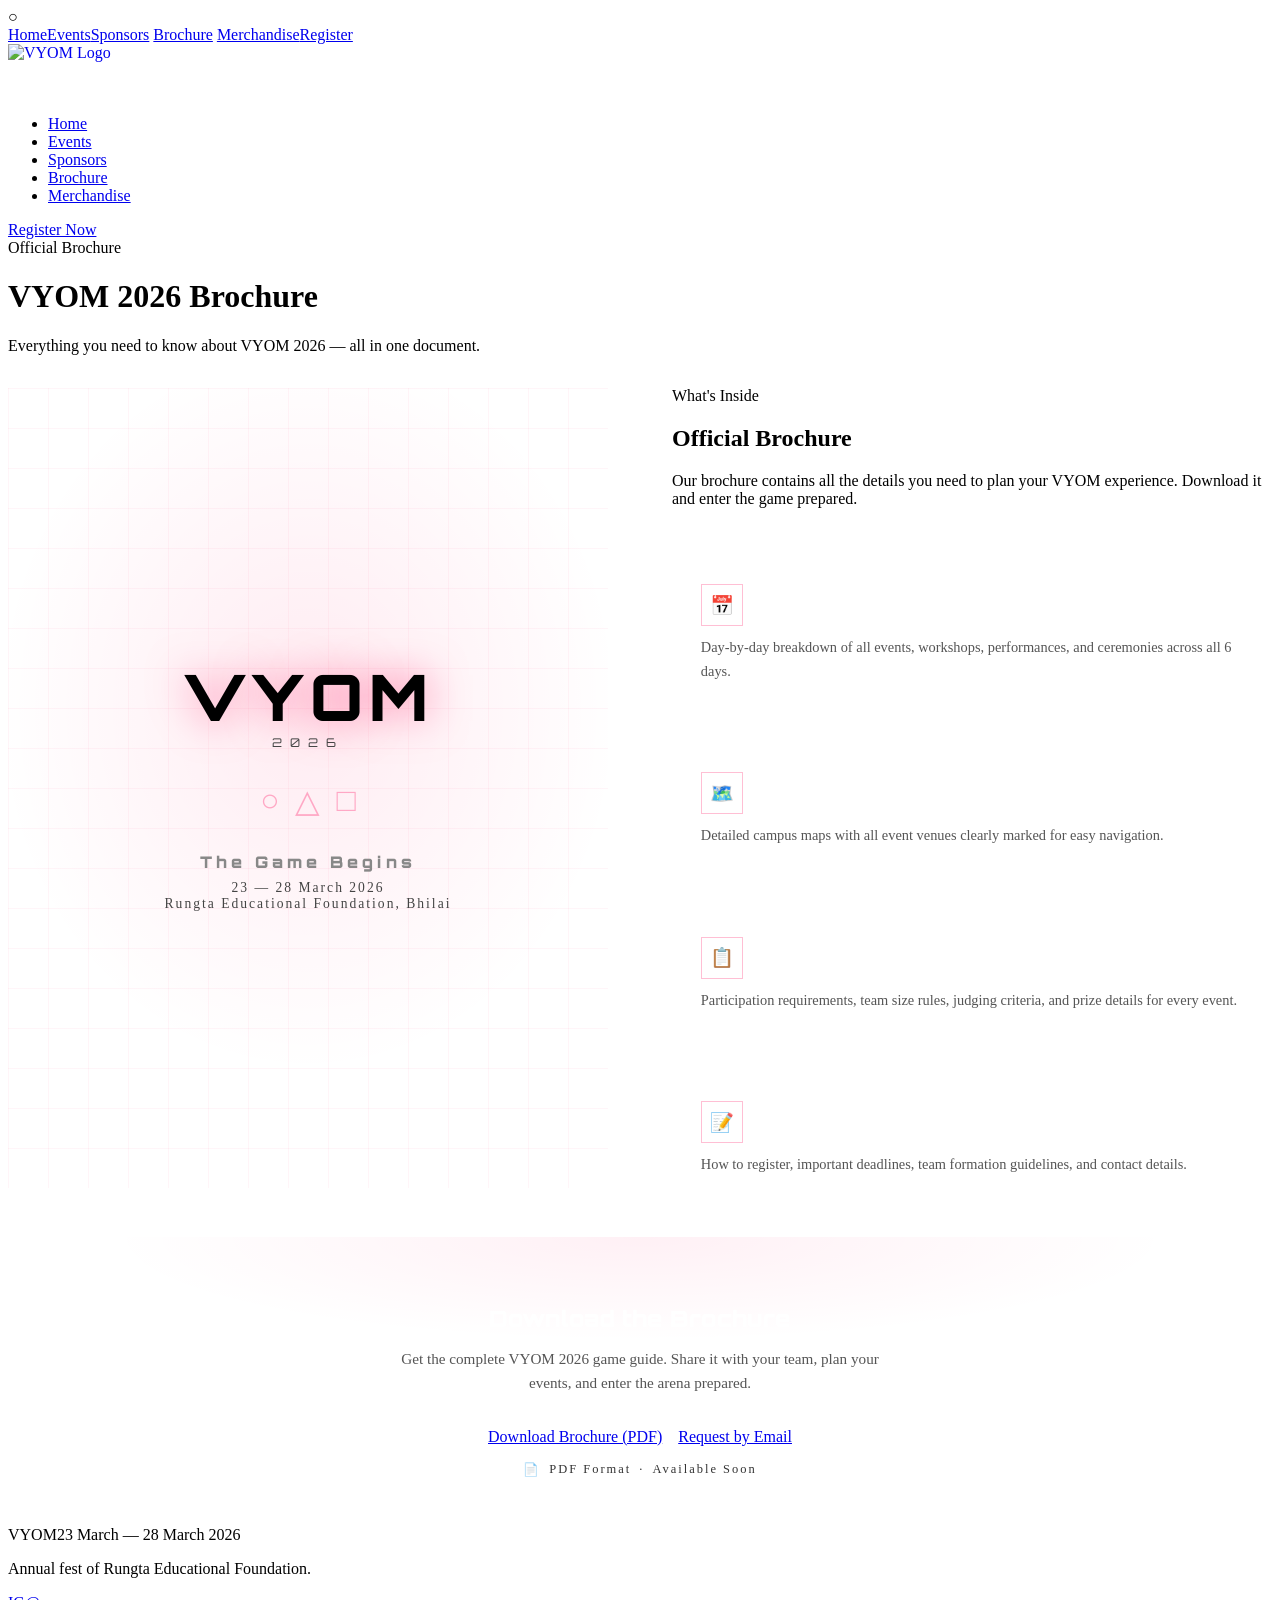
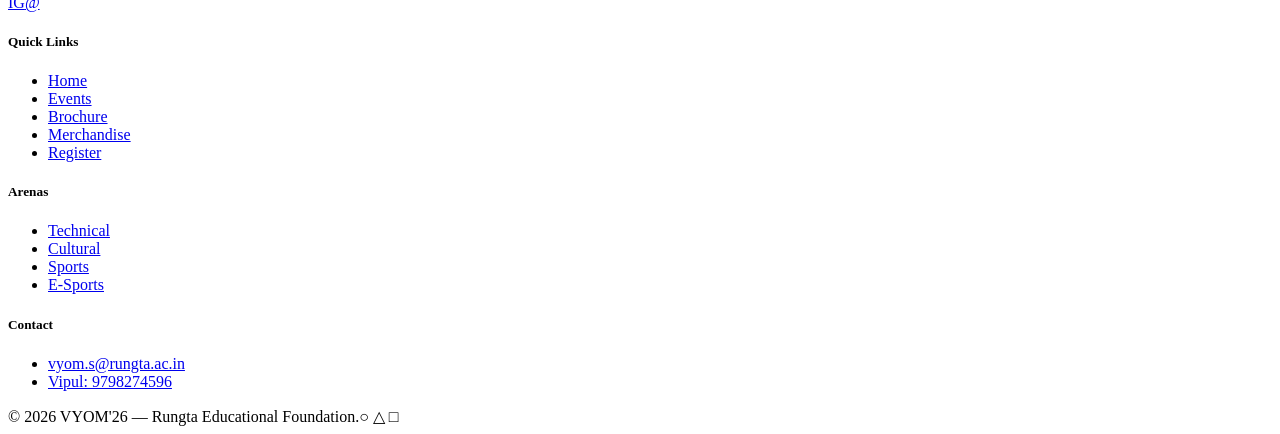
==== brochure.html @ e7b4a304 "Create brochure.html" ====
<!DOCTYPE html>
<html lang="en">
<head>
<meta charset="UTF-8">
<meta name="viewport" content="width=device-width, initial-scale=1.0">
<title>Brochure — VYOM 2026</title>
<link rel="preconnect" href="https://fonts.googleapis.com">
<link href="https://fonts.googleapis.com/css2?family=Orbitron:wght@400;700;900&family=Rajdhani:wght@400;500;600;700&display=swap" rel="stylesheet">
<link rel="stylesheet" href="shared.css">
<style>
/* ===== NAVBAR LOGO IMAGE ===== */
.nav-logo {
  display: flex;
  align-items: center;
  text-decoration: none;
}
.nav-logo-img {
  height: 55px;
  width: auto;
  max-width: 200px;
  object-fit: contain;
}
@media (max-width: 768px) {
  .nav-logo-img {
    height: 45px;
    max-width: 160px;
  }
}
/* Hide old text logo elements (they are removed from HTML, but kept as safety) */
.nav-logo-sym, .nav-logo-text, .nav-logo-year {
  display: none;
}

.brochure-layout { display:grid; grid-template-columns:1fr 1fr; gap:4rem; align-items:center; }
.brochure-preview {
  background:var(--card); border:1px solid var(--border);
  aspect-ratio:3/4; display:flex; flex-direction:column;
  align-items:center; justify-content:center; position:relative; overflow:hidden;
}
.bp-bg { position:absolute; inset:0; background:radial-gradient(ellipse 80% 70% at 50% 40%, rgba(255,0,85,0.08) 0%, transparent 65%); }
.bp-grid { position:absolute; inset:0; background-image:linear-gradient(rgba(255,0,85,0.04) 1px,transparent 1px),linear-gradient(90deg,rgba(255,0,85,0.04) 1px,transparent 1px); background-size:40px 40px; }
.bp-content { position:relative; z-index:1; text-align:center; padding:2rem; }
.bp-logo { font-family:'Orbitron',monospace; font-size:4rem; font-weight:900; color:var(--pink); letter-spacing:6px; text-shadow:0 0 40px rgba(255,0,85,0.5); line-height:1; }
.bp-year { font-family:'Orbitron',monospace; font-size:0.75rem; color:#444; letter-spacing:8px; margin-top:6px; }
.bp-syms { display:flex; gap:16px; justify-content:center; margin:2rem 0; font-size:2rem; color:rgba(255,0,85,0.3); }
.bp-title { font-family:'Orbitron',monospace; font-size:1rem; font-weight:900; color:#888; letter-spacing:4px; margin-bottom:8px; }
.bp-date { font-size:0.85rem; color:#444; letter-spacing:2px; }

.brochure-info { display:flex; flex-direction:column; gap:2rem; }
.br-item { background:var(--card); border:1px solid var(--border-w); padding:1.8rem; transition:border-color 0.3s; }
.br-item:hover { border-color:var(--border); }
.br-item-head { display:flex; align-items:center; gap:14px; margin-bottom:10px; }
.br-icon { width:40px;height:40px; border:1px solid rgba(255,0,85,0.25); display:flex;align-items:center;justify-content:center; font-size:1.2rem; flex-shrink:0; }
.br-item-title { font-family:'Orbitron',monospace; font-size:0.72rem; font-weight:700; color:#fff; letter-spacing:2px; text-transform:uppercase; }
.br-item-desc { font-size:0.9rem; color:#555; line-height:1.6; }

.download-cta {
  background:var(--card); border:1px solid var(--border);
  padding:3rem; text-align:center; margin-top:2rem; position:relative; overflow:hidden;
}
.download-cta::before { content:''; position:absolute; inset:0; background:radial-gradient(ellipse 70% 60% at 50% 0%, rgba(255,0,85,0.06), transparent 60%); }
.download-cta > * { position:relative; z-index:1; }
.dc-title { font-family:'Orbitron',monospace; font-size:1.4rem; font-weight:900; color:#fff; margin-bottom:0.8rem; }
.dc-title span { color:var(--pink); }
.dc-sub { font-size:0.95rem; color:#555; margin-bottom:2rem; line-height:1.6; max-width:500px; margin-left:auto;margin-right:auto; }
.dc-btns { display:flex; gap:1rem; justify-content:center; flex-wrap:wrap; }
.file-info { display:flex; align-items:center; gap:8px; margin-top:1rem; justify-content:center; font-size:0.78rem; color:#333; letter-spacing:2px; }
@media(max-width:768px){.brochure-layout{grid-template-columns:1fr;gap:2.5rem}}
</style>
</head>
<body>
<div id="cursor">○</div>
<div id="mobile-menu">
  <a href="index.html">Home</a><a href="events.html">Events</a><a href="sponsors.html">Sponsors</a>
  <a href="brochure.html" class="active">Brochure</a>
  <a href="https://rungta.campusmall.in/">Merchandise</a><a href="register.html">Register</a>
</div>
<nav id="navbar">
  <!-- UPDATED: Logo image replaces text -->
  <a href="index.html" class="nav-logo">
    <img src="https://i.ibb.co/7xMHV71b/651529152-18097996783949045-6752410534880380238-n.jpg" alt="VYOM Logo" class="nav-logo-img">
  </a>
  <ul class="nav-links">
    <li><a href="index.html">Home</a></li><li><a href="events.html">Events</a></li><li><a href="sponsors.html">Sponsors</a></li>
    <li><a href="brochure.html" class="active">Brochure</a></li>
    <li><a href="https://rungta.campusmall.in/">Merchandise</a></li>
  </ul>
  <div style="display:flex;align-items:center;gap:1rem;">
    <a href="register.html" class="nav-cta">Register Now</a>
    <div class="hamburger" onclick="toggleNav()"><span></span><span></span><span></span></div>
  </div>
</nav>

<div class="page-header">
  <div class="page-header-bg"></div><div class="page-header-grid"></div>
  <div class="page-tag">Official Brochure</div>
  <h1 class="page-title">VYOM 2026 <span>Brochure</span></h1>
  <p class="page-sub">Everything you need to know about VYOM 2026 — all in one document.</p>
</div>

<section>
  <div class="wrap">
    <div class="brochure-layout">
      <div class="brochure-preview reveal">
        <div class="bp-bg"></div>
        <div class="bp-grid"></div>
        <div class="bp-content">
          <div class="bp-logo">VYOM</div>
          <div class="bp-year">2026</div>
          <div class="bp-syms"><span>○</span><span>△</span><span>□</span></div>
          <div class="bp-title">The Game Begins</div>
          <div class="bp-date">23 — 28 March 2026<br>Rungta Educational Foundation, Bhilai</div>
        </div>
      </div>
      <div class="brochure-info reveal">
        <div>
          <p class="sec-eye">What's Inside</p>
          <h2 class="sec-title">Official <span class="accent">Brochure</span></h2>
          <p class="sec-desc">Our brochure contains all the details you need to plan your VYOM experience. Download it and enter the game prepared.</p>
        </div>
        <div class="br-item">
          <div class="br-item-head"><div class="br-icon">📅</div><div class="br-item-title">Complete Event Schedule</div></div>
          <div class="br-item-desc">Day-by-day breakdown of all events, workshops, performances, and ceremonies across all 6 days.</div>
        </div>
        <div class="br-item">
          <div class="br-item-head"><div class="br-icon">🗺️</div><div class="br-item-title">Venue Maps & Locations</div></div>
          <div class="br-item-desc">Detailed campus maps with all event venues clearly marked for easy navigation.</div>
        </div>
        <div class="br-item">
          <div class="br-item-head"><div class="br-icon">📋</div><div class="br-item-title">Event Rules & Guidelines</div></div>
          <div class="br-item-desc">Participation requirements, team size rules, judging criteria, and prize details for every event.</div>
        </div>
        <div class="br-item">
          <div class="br-item-head"><div class="br-icon">📝</div><div class="br-item-title">Registration Information</div></div>
          <div class="br-item-desc">How to register, important deadlines, team formation guidelines, and contact details.</div>
        </div>
      </div>
    </div>

    <div class="download-cta reveal">
      <h2 class="dc-title">Download the <span>Brochure</span></h2>
      <p class="dc-sub">Get the complete VYOM 2026 game guide. Share it with your team, plan your events, and enter the arena prepared.</p>
      <div class="dc-btns">
        <a href="#" class="btn-pink" onclick="alert('Brochure PDF will be available soon. Contact vyom.s@rungta.ac.in for an early copy.');return false;">Download Brochure (PDF)</a>
        <a href="mailto:vyom.s@rungta.ac.in?subject=VYOM 2026 Brochure Request" class="btn-ghost">Request by Email</a>
      </div>
      <div class="file-info"><span>📄</span><span>PDF Format</span><span>·</span><span>Available Soon</span></div>
    </div>
  </div>
</section>

<footer>
  <div class="footer-grid">
    <div><span class="footer-logo-text">VYOM</span><span class="footer-year">23 March — 28 March 2026</span><p class="footer-about">Annual fest of Rungta Educational Foundation.</p><div class="footer-social"><a class="soc-btn" href="#">IG</a><a class="soc-btn" href="mailto:vyom.s@rungta.ac.in">@</a></div></div>
    <div class="footer-col"><h5>Quick Links</h5><ul><li><a href="index.html">Home</a></li><li><a href="events.html">Events</a></li><li><a href="brochure.html">Brochure</a></li><li><a href="https://rungta.campusmall.in/">Merchandise</a></li><li><a href="register.html">Register</a></li></ul></div>
    <div class="footer-col"><h5>Arenas</h5><ul><li><a href="events.html?cat=technical">Technical</a></li><li><a href="events.html?cat=cultural">Cultural</a></li><li><a href="events.html?cat=sports">Sports</a></li><li><a href="events.html?cat=esports">E-Sports</a></li></ul></div>
    <div class="footer-col"><h5>Contact</h5><ul><li><a href="mailto:vyom.s@rungta.ac.in">vyom.s@rungta.ac.in</a></li><li><a href="tel:9798274596">Vipul: 9798274596</a></li></ul></div>
  </div>
  <div class="footer-bottom"><span class="footer-copy">© 2026 VYOM'26 — Rungta Educational Foundation.</span><span class="footer-sym">○ △ □</span></div>
</footer>
<script>
const cursor=document.getElementById('cursor');const syms=['○','△','□'];let si=0;
document.addEventListener('mousemove',e=>{cursor.style.left=e.clientX+'px';cursor.style.top=e.clientY+'px';});
setInterval(()=>{si=(si+1)%3;cursor.textContent=syms[si];},2000);
window.addEventListener('scroll',()=>document.getElementById('navbar').classList.toggle('scrolled',scrollY>80));
function toggleNav(){document.getElementById('mobile-menu').classList.toggle('open');}
const ro=new IntersectionObserver(e=>e.forEach(x=>{if(x.isIntersecting)x.target.classList.add('visible');}),{threshold:0.08});
document.querySelectorAll('.reveal').forEach(el=>ro.observe(el));
</script>
</body>
</html>
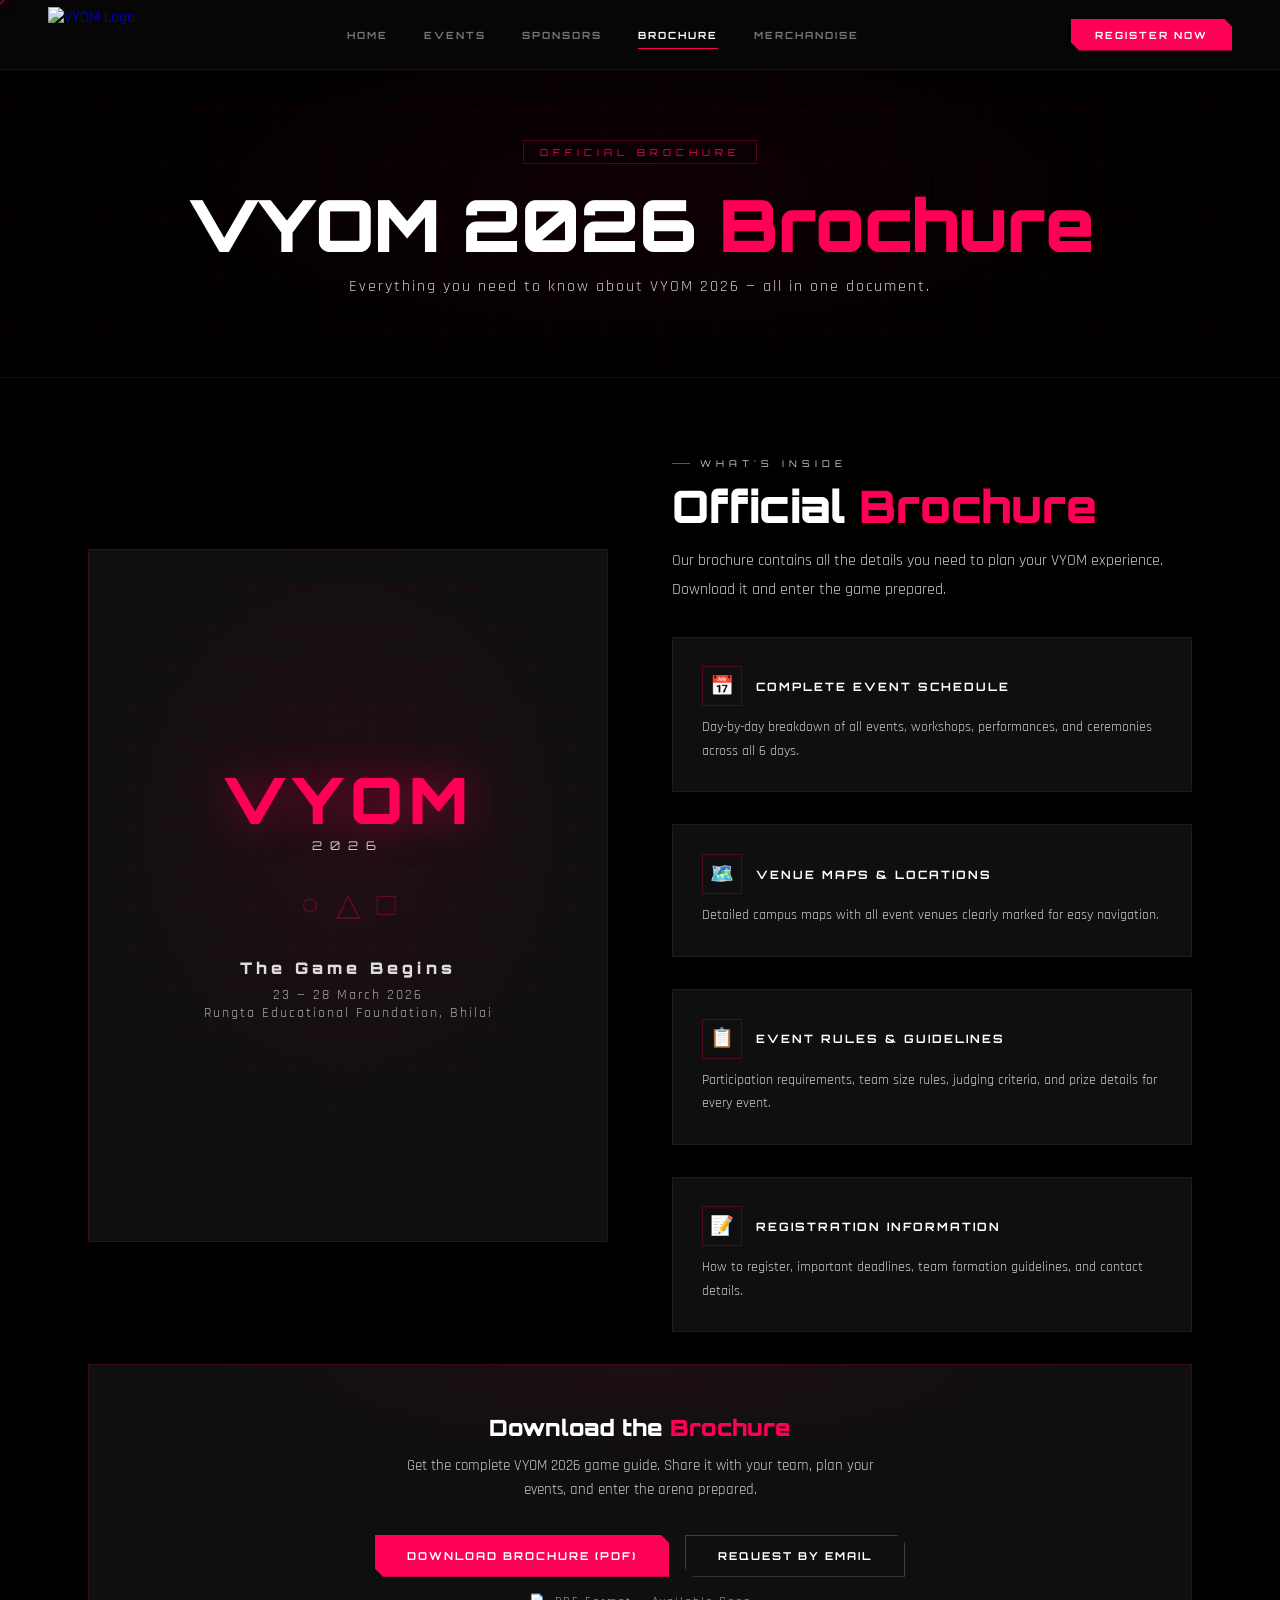
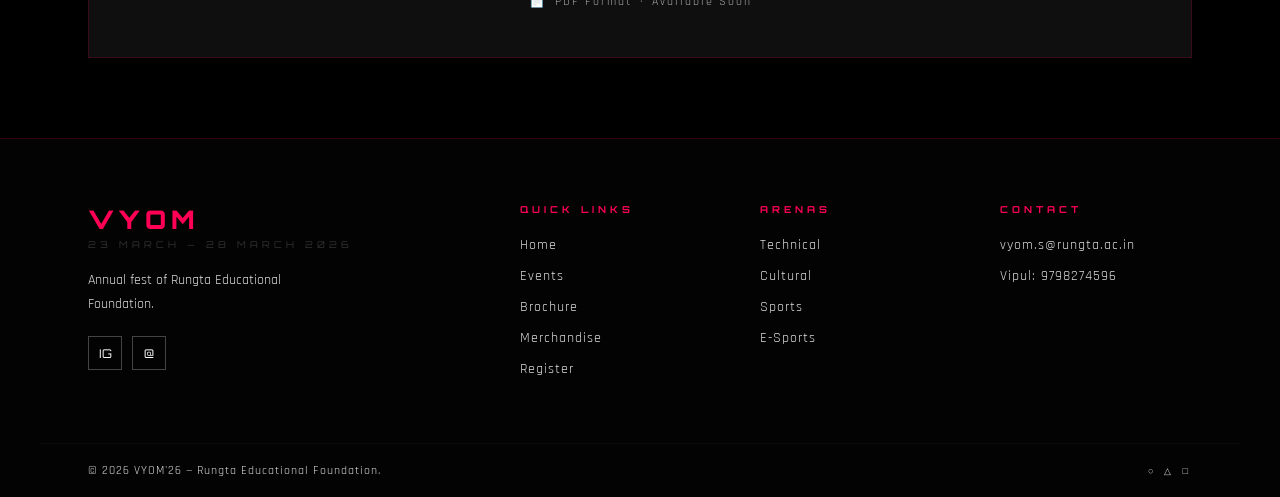
==== commit 9343a40c: "Update brochure.html" ====
--- a/brochure.html
+++ b/brochure.html
@@ -41,10 +41,10 @@
 .bp-grid { position:absolute; inset:0; background-image:linear-gradient(rgba(255,0,85,0.04) 1px,transparent 1px),linear-gradient(90deg,rgba(255,0,85,0.04) 1px,transparent 1px); background-size:40px 40px; }
 .bp-content { position:relative; z-index:1; text-align:center; padding:2rem; }
 .bp-logo { font-family:'Orbitron',monospace; font-size:4rem; font-weight:900; color:var(--pink); letter-spacing:6px; text-shadow:0 0 40px rgba(255,0,85,0.5); line-height:1; }
-.bp-year { font-family:'Orbitron',monospace; font-size:0.75rem; color:#444; letter-spacing:8px; margin-top:6px; }
+.bp-year { font-family:'Orbitron',monospace; font-size:0.75rem; color:#ccc; letter-spacing:8px; margin-top:6px; }
 .bp-syms { display:flex; gap:16px; justify-content:center; margin:2rem 0; font-size:2rem; color:rgba(255,0,85,0.3); }
-.bp-title { font-family:'Orbitron',monospace; font-size:1rem; font-weight:900; color:#888; letter-spacing:4px; margin-bottom:8px; }
-.bp-date { font-size:0.85rem; color:#444; letter-spacing:2px; }
+.bp-title { font-family:'Orbitron',monospace; font-size:1rem; font-weight:900; color:#ddd; letter-spacing:4px; margin-bottom:8px; }
+.bp-date { font-size:0.85rem; color:#aaa; letter-spacing:2px; }
 
 .brochure-info { display:flex; flex-direction:column; gap:2rem; }
 .br-item { background:var(--card); border:1px solid var(--border-w); padding:1.8rem; transition:border-color 0.3s; }
@@ -52,7 +52,7 @@
 .br-item-head { display:flex; align-items:center; gap:14px; margin-bottom:10px; }
 .br-icon { width:40px;height:40px; border:1px solid rgba(255,0,85,0.25); display:flex;align-items:center;justify-content:center; font-size:1.2rem; flex-shrink:0; }
 .br-item-title { font-family:'Orbitron',monospace; font-size:0.72rem; font-weight:700; color:#fff; letter-spacing:2px; text-transform:uppercase; }
-.br-item-desc { font-size:0.9rem; color:#555; line-height:1.6; }
+.br-item-desc { font-size:0.9rem; color:#ccc; line-height:1.6; }
 
 .download-cta {
   background:var(--card); border:1px solid var(--border);
@@ -62,10 +62,33 @@
 .download-cta > * { position:relative; z-index:1; }
 .dc-title { font-family:'Orbitron',monospace; font-size:1.4rem; font-weight:900; color:#fff; margin-bottom:0.8rem; }
 .dc-title span { color:var(--pink); }
-.dc-sub { font-size:0.95rem; color:#555; margin-bottom:2rem; line-height:1.6; max-width:500px; margin-left:auto;margin-right:auto; }
+.dc-sub { font-size:0.95rem; color:#ccc; margin-bottom:2rem; line-height:1.6; max-width:500px; margin-left:auto;margin-right:auto; }
 .dc-btns { display:flex; gap:1rem; justify-content:center; flex-wrap:wrap; }
-.file-info { display:flex; align-items:center; gap:8px; margin-top:1rem; justify-content:center; font-size:0.78rem; color:#333; letter-spacing:2px; }
+.file-info { display:flex; align-items:center; gap:8px; margin-top:1rem; justify-content:center; font-size:0.78rem; color:#aaa; letter-spacing:2px; }
 @media(max-width:768px){.brochure-layout{grid-template-columns:1fr;gap:2.5rem}}
+
+/* ===== GLOBAL TEXT VISIBILITY FIX (FOOTER AND ALL TEXT) ===== */
+body {
+  background-color: #000;
+  color: #fff;
+}
+.page-sub, p {
+  color: #ccc !important;
+}
+.footer-about, .footer-col ul li a, .footer-copy, .footer-sym {
+  color: #ddd !important;
+}
+.footer-col ul li a:hover {
+  color: var(--pink) !important;
+}
+.soc-btn {
+  color: #fff !important;
+  border-color: #444 !important;
+}
+.soc-btn:hover {
+  background: var(--pink) !important;
+  border-color: var(--pink) !important;
+}
 </style>
 </head>
 <body>
@@ -73,12 +96,12 @@
 <div id="mobile-menu">
   <a href="index.html">Home</a><a href="events.html">Events</a><a href="sponsors.html">Sponsors</a>
   <a href="brochure.html" class="active">Brochure</a>
-  <a href="https://rungta.campusmall.in/">Merchandise</a><a href="register.html">Register</a>
+  <a href="https://rungta.campusmall.in/">Merchandise</a><a href="events.html">Register</a>
 </div>
 <nav id="navbar">
   <!-- UPDATED: Logo image replaces text -->
   <a href="index.html" class="nav-logo">
-    <img src="https://i.ibb.co/7xMHV71b/651529152-18097996783949045-6752410534880380238-n.jpg" alt="VYOM Logo" class="nav-logo-img">
+    <img src="https://i.ibb.co/TD3bmT7h/Untitled-design.png" alt="VYOM Logo" class="nav-logo-img">
   </a>
   <ul class="nav-links">
     <li><a href="index.html">Home</a></li><li><a href="events.html">Events</a></li><li><a href="sponsors.html">Sponsors</a></li>
@@ -86,7 +109,7 @@
     <li><a href="https://rungta.campusmall.in/">Merchandise</a></li>
   </ul>
   <div style="display:flex;align-items:center;gap:1rem;">
-    <a href="register.html" class="nav-cta">Register Now</a>
+    <a href="events.html" class="nav-cta">Register Now</a>
     <div class="hamburger" onclick="toggleNav()"><span></span><span></span><span></span></div>
   </div>
 </nav>
@@ -152,7 +175,7 @@
 <footer>
   <div class="footer-grid">
     <div><span class="footer-logo-text">VYOM</span><span class="footer-year">23 March — 28 March 2026</span><p class="footer-about">Annual fest of Rungta Educational Foundation.</p><div class="footer-social"><a class="soc-btn" href="#">IG</a><a class="soc-btn" href="mailto:vyom.s@rungta.ac.in">@</a></div></div>
-    <div class="footer-col"><h5>Quick Links</h5><ul><li><a href="index.html">Home</a></li><li><a href="events.html">Events</a></li><li><a href="brochure.html">Brochure</a></li><li><a href="https://rungta.campusmall.in/">Merchandise</a></li><li><a href="register.html">Register</a></li></ul></div>
+    <div class="footer-col"><h5>Quick Links</h5><ul><li><a href="index.html">Home</a></li><li><a href="events.html">Events</a></li><li><a href="brochure.html">Brochure</a></li><li><a href="https://rungta.campusmall.in/">Merchandise</a></li><li><a href="events.html">Register</a></li></ul></div>
     <div class="footer-col"><h5>Arenas</h5><ul><li><a href="events.html?cat=technical">Technical</a></li><li><a href="events.html?cat=cultural">Cultural</a></li><li><a href="events.html?cat=sports">Sports</a></li><li><a href="events.html?cat=esports">E-Sports</a></li></ul></div>
     <div class="footer-col"><h5>Contact</h5><ul><li><a href="mailto:vyom.s@rungta.ac.in">vyom.s@rungta.ac.in</a></li><li><a href="tel:9798274596">Vipul: 9798274596</a></li></ul></div>
   </div>
--- a/shared.css
+++ b/shared.css
@@ -0,0 +1,399 @@
+@import url('https://fonts.googleapis.com/css2?family=Orbitron:wght@400;700;900&family=Rajdhani:wght@400;500;600;700&display=swap');
+
+*, *::before, *::after { margin: 0; padding: 0; box-sizing: border-box; }
+html { scroll-behavior: smooth; }
+body {
+  background: #070707;
+  color: #fff;
+  font-family: 'Rajdhani', sans-serif;
+  overflow-x: hidden;
+  cursor: none;
+}
+
+/* CURSOR */
+#cursor {
+  position: fixed;
+  pointer-events: none;
+  z-index: 9999;
+  font-size: 18px;
+  color: #FF0055;
+  transform: translate(-50%, -50%);
+  transition: left 0.05s, top 0.05s;
+  filter: drop-shadow(0 0 6px #FF0055);
+  line-height: 1;
+}
+
+:root {
+  --pink: #FF0055;
+  --pink-dim: rgba(255,0,85,0.12);
+  --cyan: #00FFD1;
+  --dark: #070707;
+  --card: #0f0f0f;
+  --card2: #141414;
+  --border: rgba(255,0,85,0.18);
+  --border-w: rgba(255,255,255,0.06);
+}
+
+::-webkit-scrollbar { width: 3px; }
+::-webkit-scrollbar-track { background: #000; }
+::-webkit-scrollbar-thumb { background: var(--pink); }
+
+/* NAVBAR */
+#navbar {
+  position: fixed;
+  top: 0; left: 0; right: 0;
+  z-index: 1000;
+  height: 70px;
+  background: rgba(7,7,7,0.95);
+  border-bottom: 1px solid var(--border);
+  backdrop-filter: blur(20px);
+  display: flex;
+  align-items: center;
+  justify-content: space-between;
+  padding: 0 3rem;
+  transition: all 0.3s;
+}
+#navbar.scrolled { height: 58px; background: rgba(4,4,4,0.98); }
+
+.nav-logo {
+  display: flex;
+  align-items: center;
+  gap: 12px;
+  text-decoration: none;
+}
+.nav-logo-sym {
+  width: 42px; height: 42px;
+  border: 2px solid var(--pink);
+  border-radius: 50%;
+  display: flex;
+  align-items: center;
+  justify-content: center;
+  font-size: 1.1rem;
+  color: var(--pink);
+  font-family: 'Orbitron', monospace;
+  font-weight: 900;
+  filter: drop-shadow(0 0 8px rgba(255,0,85,0.5));
+  flex-shrink: 0;
+}
+.nav-logo-text {
+  font-family: 'Orbitron', monospace;
+  font-weight: 900;
+  font-size: 1.1rem;
+  color: var(--pink);
+  letter-spacing: 4px;
+  line-height: 1;
+  filter: drop-shadow(0 0 6px rgba(255,0,85,0.4));
+}
+.nav-logo-year {
+  font-family: 'Orbitron', monospace;
+  font-size: 0.55rem;
+  color: #555;
+  letter-spacing: 3px;
+}
+
+.nav-links {
+  display: flex;
+  list-style: none;
+  gap: 0;
+}
+.nav-links li a {
+  display: block;
+  padding: 8px 18px;
+  color: #777;
+  text-decoration: none;
+  font-family: 'Orbitron', monospace;
+  font-size: 0.62rem;
+  font-weight: 700;
+  letter-spacing: 2px;
+  text-transform: uppercase;
+  transition: color 0.2s;
+  position: relative;
+}
+.nav-links li a::after {
+  content: '';
+  position: absolute;
+  bottom: 0; left: 18px; right: 18px;
+  height: 1px;
+  background: var(--pink);
+  transform: scaleX(0);
+  transition: transform 0.3s;
+}
+.nav-links li a:hover, .nav-links li a.active { color: #fff; }
+.nav-links li a:hover::after, .nav-links li a.active::after { transform: scaleX(1); }
+
+.nav-cta {
+  background: var(--pink);
+  color: white;
+  border: none;
+  padding: 10px 24px;
+  font-family: 'Orbitron', monospace;
+  font-size: 0.62rem;
+  font-weight: 700;
+  letter-spacing: 2px;
+  cursor: pointer;
+  text-transform: uppercase;
+  text-decoration: none;
+  transition: all 0.2s;
+  display: inline-flex;
+  align-items: center;
+  clip-path: polygon(0 0, calc(100% - 8px) 0, 100% 8px, 100% 100%, 8px 100%, 0 calc(100% - 8px));
+  white-space: nowrap;
+  animation: glowPulse 3s ease-in-out infinite;
+}
+@keyframes glowPulse {
+  0%,100% { box-shadow: 0 0 15px rgba(255,0,85,0.3); }
+  50% { box-shadow: 0 0 30px rgba(255,0,85,0.6); }
+}
+.nav-cta:hover { background: #cc0044; }
+
+.hamburger {
+  display: none;
+  flex-direction: column;
+  gap: 5px;
+  cursor: pointer;
+}
+.hamburger span { width: 22px; height: 2px; background: var(--pink); transition: all 0.3s; display: block; }
+
+#mobile-menu {
+  display: none;
+  position: fixed;
+  top: 70px; left: 0; right: 0;
+  background: rgba(5,5,5,0.98);
+  border-bottom: 1px solid var(--border);
+  padding: 1.5rem 2rem;
+  z-index: 999;
+  flex-direction: column;
+  gap: 1rem;
+}
+#mobile-menu.open { display: flex; }
+#mobile-menu a {
+  font-family: 'Orbitron', monospace;
+  font-size: 0.75rem;
+  color: #666;
+  text-decoration: none;
+  letter-spacing: 3px;
+  text-transform: uppercase;
+  transition: color 0.2s;
+}
+#mobile-menu a:hover { color: var(--pink); }
+
+/* PAGE HEADER (inner pages) */
+.page-header {
+  padding: 140px 3rem 80px;
+  text-align: center;
+  position: relative;
+  overflow: hidden;
+  border-bottom: 1px solid var(--border);
+}
+.page-header-bg {
+  position: absolute;
+  inset: 0;
+  background: radial-gradient(ellipse 70% 80% at 50% 50%, rgba(255,0,85,0.06) 0%, transparent 65%);
+  pointer-events: none;
+}
+.page-header-grid {
+  position: absolute;
+  inset: 0;
+  background-image: linear-gradient(rgba(255,0,85,0.04) 1px, transparent 1px), linear-gradient(90deg, rgba(255,0,85,0.04) 1px, transparent 1px);
+  background-size: 55px 55px;
+  pointer-events: none;
+}
+.page-tag {
+  display: inline-block;
+  font-family: 'Orbitron', monospace;
+  font-size: 0.6rem;
+  color: var(--pink);
+  letter-spacing: 5px;
+  border: 1px solid rgba(255,0,85,0.3);
+  padding: 5px 16px;
+  margin-bottom: 1.5rem;
+  text-transform: uppercase;
+}
+.page-title {
+  font-family: 'Orbitron', monospace;
+  font-size: clamp(2.5rem, 6vw, 4.5rem);
+  font-weight: 900;
+  color: #fff;
+  line-height: 1;
+  letter-spacing: -1px;
+  position: relative;
+  z-index: 1;
+}
+.page-title span { color: var(--pink); }
+.page-sub {
+  font-size: 1rem;
+  color: #555;
+  margin-top: 1rem;
+  letter-spacing: 2px;
+  position: relative;
+  z-index: 1;
+}
+
+/* SECTION UTILS */
+.wrap { max-width: 1200px; margin: 0 auto; padding: 5rem 3rem; }
+.wrap-sm { max-width: 860px; margin: 0 auto; padding: 5rem 3rem; }
+
+.sec-eye {
+  font-family: 'Orbitron', monospace;
+  font-size: 0.58rem;
+  color: var(--pink);
+  letter-spacing: 5px;
+  text-transform: uppercase;
+  margin-bottom: 0.8rem;
+  display: flex;
+  align-items: center;
+  gap: 10px;
+}
+.sec-eye::before { content: ''; width: 18px; height: 1px; background: var(--pink); }
+.sec-title {
+  font-family: 'Orbitron', monospace;
+  font-size: clamp(1.8rem, 4vw, 2.8rem);
+  font-weight: 900;
+  color: #fff;
+  line-height: 1.1;
+  margin-bottom: 1rem;
+}
+.sec-title .accent { color: var(--pink); }
+.sec-desc { color: #666; font-size: 1rem; line-height: 1.8; max-width: 580px; }
+
+/* BUTTONS */
+.btn-pink {
+  display: inline-flex;
+  align-items: center;
+  gap: 8px;
+  background: var(--pink);
+  color: white;
+  border: none;
+  padding: 13px 32px;
+  font-family: 'Orbitron', monospace;
+  font-size: 0.68rem;
+  font-weight: 700;
+  letter-spacing: 2px;
+  cursor: pointer;
+  text-transform: uppercase;
+  text-decoration: none;
+  transition: all 0.2s;
+  clip-path: polygon(0 0, calc(100% - 8px) 0, 100% 8px, 100% 100%, 8px 100%, 0 calc(100% - 8px));
+}
+.btn-pink:hover { background: #cc0044; transform: translateY(-2px); }
+.btn-ghost {
+  display: inline-flex;
+  align-items: center;
+  gap: 8px;
+  background: transparent;
+  color: #fff;
+  border: 1px solid rgba(255,255,255,0.2);
+  padding: 13px 32px;
+  font-family: 'Orbitron', monospace;
+  font-size: 0.68rem;
+  font-weight: 700;
+  letter-spacing: 2px;
+  cursor: pointer;
+  text-transform: uppercase;
+  text-decoration: none;
+  transition: all 0.2s;
+  clip-path: polygon(0 0, calc(100% - 8px) 0, 100% 8px, 100% 100%, 8px 100%, 0 calc(100% - 8px));
+}
+.btn-ghost:hover { border-color: var(--pink); color: var(--pink); transform: translateY(-2px); }
+
+/* DIVIDER */
+.sym-divider {
+  display: flex;
+  align-items: center;
+  gap: 1.5rem;
+  padding: 0 3rem;
+}
+.sym-divider-line { flex: 1; height: 1px; background: var(--border); }
+.sym-divider-icons { display: flex; gap: 14px; font-size: 1rem; color: rgba(255,0,85,0.25); }
+
+/* REVEAL ANIMATIONS */
+.reveal { opacity: 0; transform: translateY(20px); transition: opacity 0.6s ease, transform 0.6s ease; }
+.reveal.visible { opacity: 1; transform: translateY(0); }
+
+/* FOOTER */
+footer {
+  background: #030303;
+  border-top: 1px solid var(--border);
+}
+.footer-grid {
+  display: grid;
+  grid-template-columns: 2fr 1fr 1fr 1fr;
+  gap: 3rem;
+  padding: 4rem 3rem;
+  max-width: 1200px;
+  margin: 0 auto;
+}
+.footer-logo-text {
+  font-family: 'Orbitron', monospace;
+  font-size: 1.6rem;
+  font-weight: 900;
+  color: var(--pink);
+  letter-spacing: 5px;
+  display: block;
+  margin-bottom: 4px;
+}
+.footer-year {
+  font-family: 'Orbitron', monospace;
+  font-size: 0.58rem;
+  color: #333;
+  letter-spacing: 4px;
+  text-transform: uppercase;
+  display: block;
+  margin-bottom: 1.2rem;
+}
+.footer-about { font-size: 0.88rem; color: #3a3a3a; line-height: 1.7; max-width: 240px; }
+.footer-social { display: flex; gap: 10px; margin-top: 1.2rem; }
+.soc-btn {
+  width: 34px; height: 34px;
+  border: 1px solid rgba(255,0,85,0.2);
+  display: flex; align-items: center; justify-content: center;
+  color: #444; font-size: 0.75rem; text-decoration: none;
+  transition: all 0.2s;
+  font-family: 'Orbitron', monospace;
+}
+.soc-btn:hover { border-color: var(--pink); color: var(--pink); }
+.footer-col h5 {
+  font-family: 'Orbitron', monospace;
+  font-size: 0.6rem;
+  color: var(--pink);
+  letter-spacing: 4px;
+  text-transform: uppercase;
+  margin-bottom: 1.2rem;
+}
+.footer-col ul { list-style: none; display: flex; flex-direction: column; gap: 10px; }
+.footer-col ul li a {
+  font-size: 0.88rem;
+  color: #3a3a3a;
+  text-decoration: none;
+  letter-spacing: 1px;
+  transition: color 0.2s;
+}
+.footer-col ul li a:hover { color: var(--pink); }
+.footer-bottom {
+  border-top: 1px solid rgba(255,255,255,0.03);
+  padding: 1.2rem 3rem;
+  max-width: 1200px;
+  margin: 0 auto;
+  display: flex;
+  justify-content: space-between;
+  align-items: center;
+  flex-wrap: wrap;
+  gap: 1rem;
+}
+.footer-copy { font-size: 0.75rem; color: #252525; letter-spacing: 1px; }
+.footer-sym { font-family: 'Orbitron', monospace; font-size: 0.58rem; color: rgba(255,0,85,0.2); letter-spacing: 4px; }
+
+/* RESPONSIVE */
+@media (max-width: 900px) {
+  #navbar { padding: 0 1.5rem; }
+  .nav-links { display: none; }
+  .nav-cta { display: none; }
+  .hamburger { display: flex; }
+  .footer-grid { grid-template-columns: 1fr 1fr; }
+  .wrap, .wrap-sm { padding: 4rem 1.5rem; }
+  body { cursor: auto; }
+  #cursor { display: none; }
+}
+@media (max-width: 560px) {
+  .footer-grid { grid-template-columns: 1fr; gap: 2rem; padding: 3rem 1.5rem; }
+}
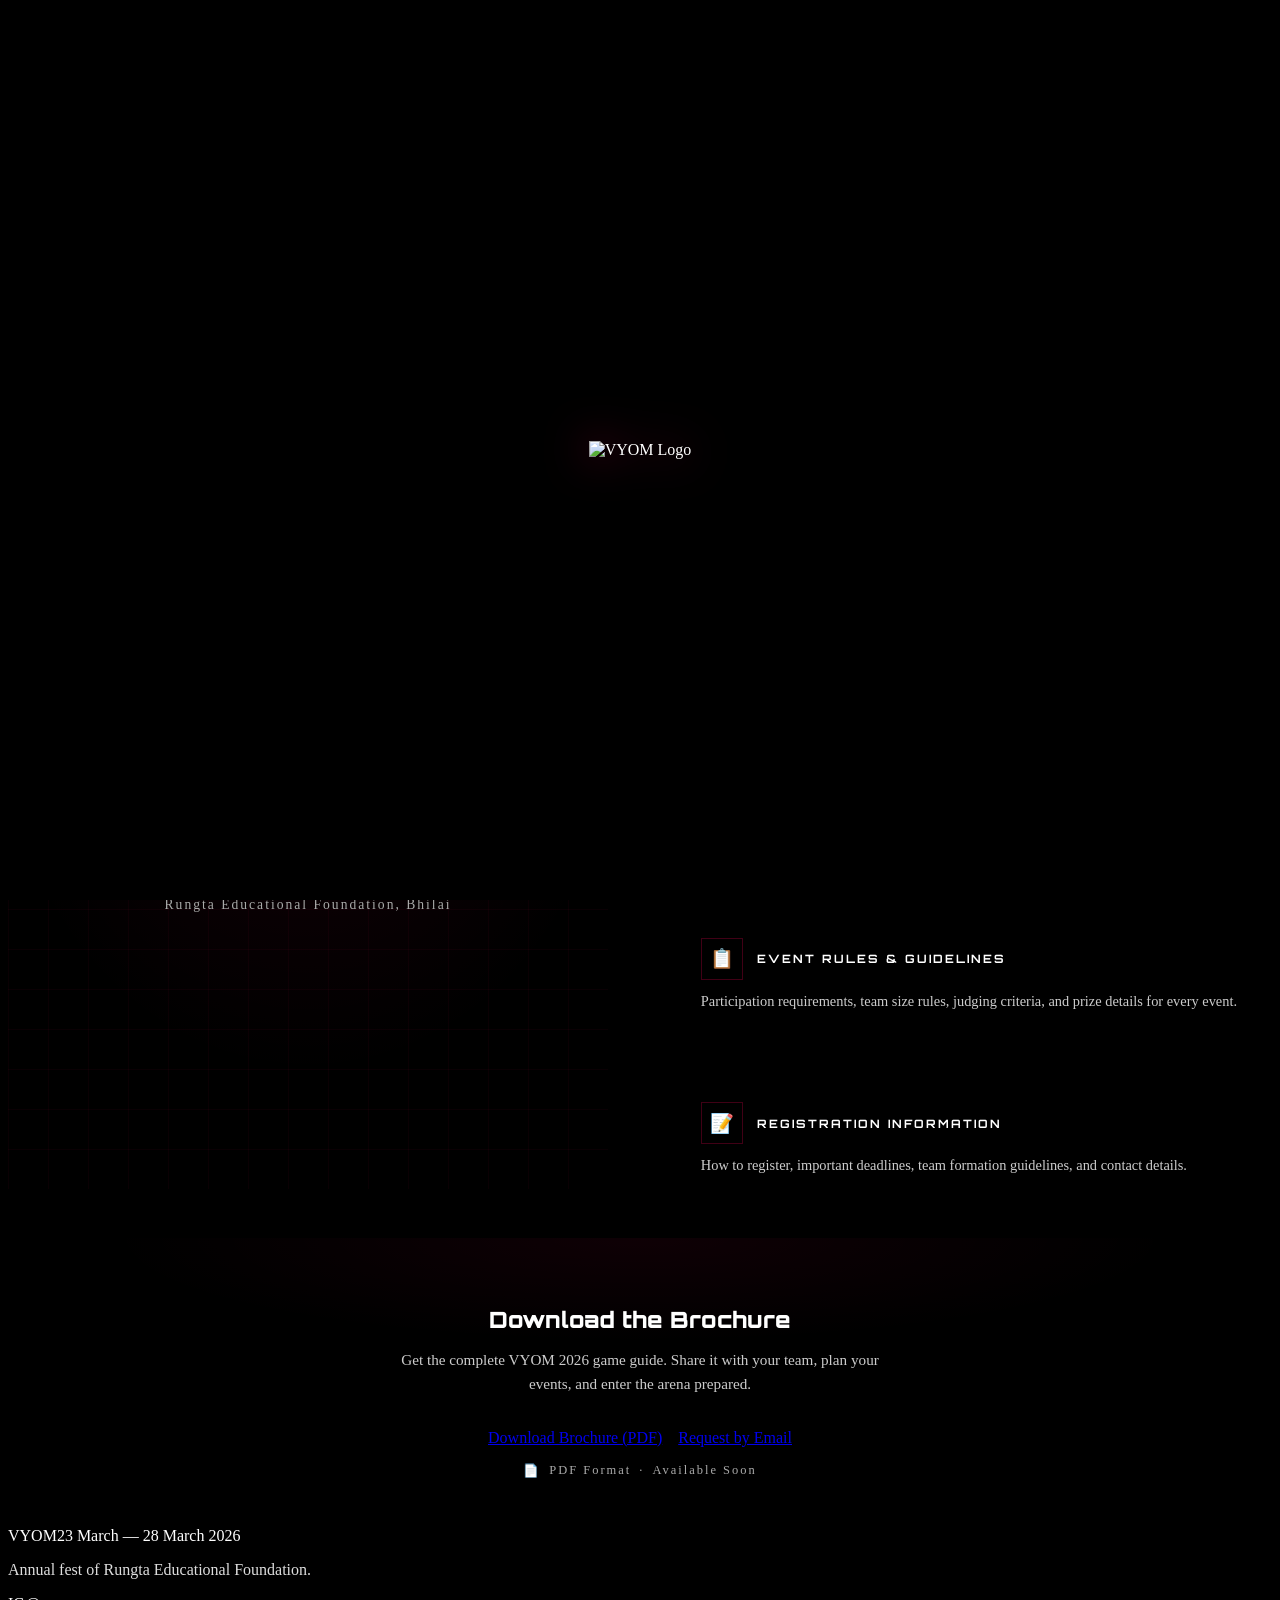
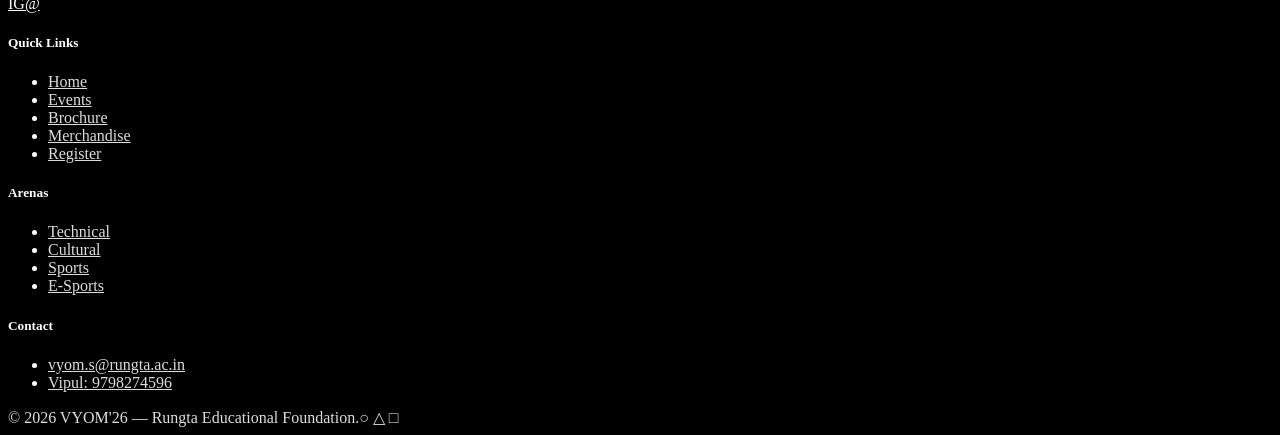
==== commit db202395: "Create brochure.html" ====
--- a/brochure.html
+++ b/brochure.html
@@ -4,10 +4,45 @@
 <meta charset="UTF-8">
 <meta name="viewport" content="width=device-width, initial-scale=1.0">
 <title>Brochure — VYOM 2026</title>
+<!-- Favicon -->
+<link rel="icon" type="image/png" href="https://i.ibb.co/TD3bmT7h/Untitled-design.png">
 <link rel="preconnect" href="https://fonts.googleapis.com">
 <link href="https://fonts.googleapis.com/css2?family=Orbitron:wght@400;700;900&family=Rajdhani:wght@400;500;600;700&display=swap" rel="stylesheet">
 <link rel="stylesheet" href="shared.css">
 <style>
+/* ===== PRELOADER ===== */
+#preloader {
+  position: fixed;
+  top: 0;
+  left: 0;
+  width: 100%;
+  height: 100%;
+  background: #000;
+  display: flex;
+  align-items: center;
+  justify-content: center;
+  z-index: 10000;
+  transition: opacity 0.8s ease, visibility 0.8s ease;
+}
+#preloader.hidden {
+  opacity: 0;
+  visibility: hidden;
+}
+.preloader-content {
+  text-align: center;
+  animation: preloaderPulse 2s ease-in-out infinite;
+}
+.preloader-logo {
+  max-width: 300px;
+  width: 80%;
+  height: auto;
+  filter: drop-shadow(0 0 20px rgba(255, 0, 85, 0.5));
+}
+@keyframes preloaderPulse {
+  0%, 100% { transform: scale(1); opacity: 0.9; }
+  50% { transform: scale(1.05); opacity: 1; }
+}
+
 /* ===== NAVBAR LOGO IMAGE ===== */
 .nav-logo {
   display: flex;
@@ -29,6 +64,34 @@
 /* Hide old text logo elements (they are removed from HTML, but kept as safety) */
 .nav-logo-sym, .nav-logo-text, .nav-logo-year {
   display: none;
+}
+
+/* ===== GLASS NAVBAR (ADDED) ===== */
+#navbar {
+  background: rgba(0, 0, 0, 0.3) !important;
+  backdrop-filter: blur(15px) saturate(180%);
+  -webkit-backdrop-filter: blur(15px) saturate(180%);
+  border-bottom: 1px solid rgba(255, 255, 255, 0.05);
+  transition: all 0.3s ease;
+}
+#navbar.scrolled {
+  background: rgba(0, 0, 0, 0.5) !important;
+  backdrop-filter: blur(15px) saturate(180%);
+  -webkit-backdrop-filter: blur(15px) saturate(180%);
+}
+#navbar .nav-links a,
+#navbar .nav-cta {
+  color: #fff;
+}
+#navbar .nav-links a:hover,
+#navbar .nav-cta:hover {
+  color: var(--pink);
+}
+#navbar .hamburger span {
+  background: #fff;
+}
+.nav-logo-img {
+  filter: drop-shadow(0 2px 4px rgba(0,0,0,0.5));
 }
 
 .brochure-layout { display:grid; grid-template-columns:1fr 1fr; gap:4rem; align-items:center; }
@@ -92,6 +155,13 @@
 </style>
 </head>
 <body>
+<!-- ===== PRELOADER ===== -->
+<div id="preloader">
+  <div class="preloader-content">
+    <img src="https://i.ibb.co/TD3bmT7h/Untitled-design.png" alt="VYOM Logo" class="preloader-logo">
+  </div>
+</div>
+
 <div id="cursor">○</div>
 <div id="mobile-menu">
   <a href="index.html">Home</a><a href="events.html">Events</a><a href="sponsors.html">Sponsors</a>
@@ -182,6 +252,13 @@
   <div class="footer-bottom"><span class="footer-copy">© 2026 VYOM'26 — Rungta Educational Foundation.</span><span class="footer-sym">○ △ □</span></div>
 </footer>
 <script>
+// Hide preloader after page load
+window.addEventListener('load', function() {
+  setTimeout(function() {
+    document.getElementById('preloader').classList.add('hidden');
+  }, 2000); // 2 seconds for animation to be visible
+});
+
 const cursor=document.getElementById('cursor');const syms=['○','△','□'];let si=0;
 document.addEventListener('mousemove',e=>{cursor.style.left=e.clientX+'px';cursor.style.top=e.clientY+'px';});
 setInterval(()=>{si=(si+1)%3;cursor.textContent=syms[si];},2000);
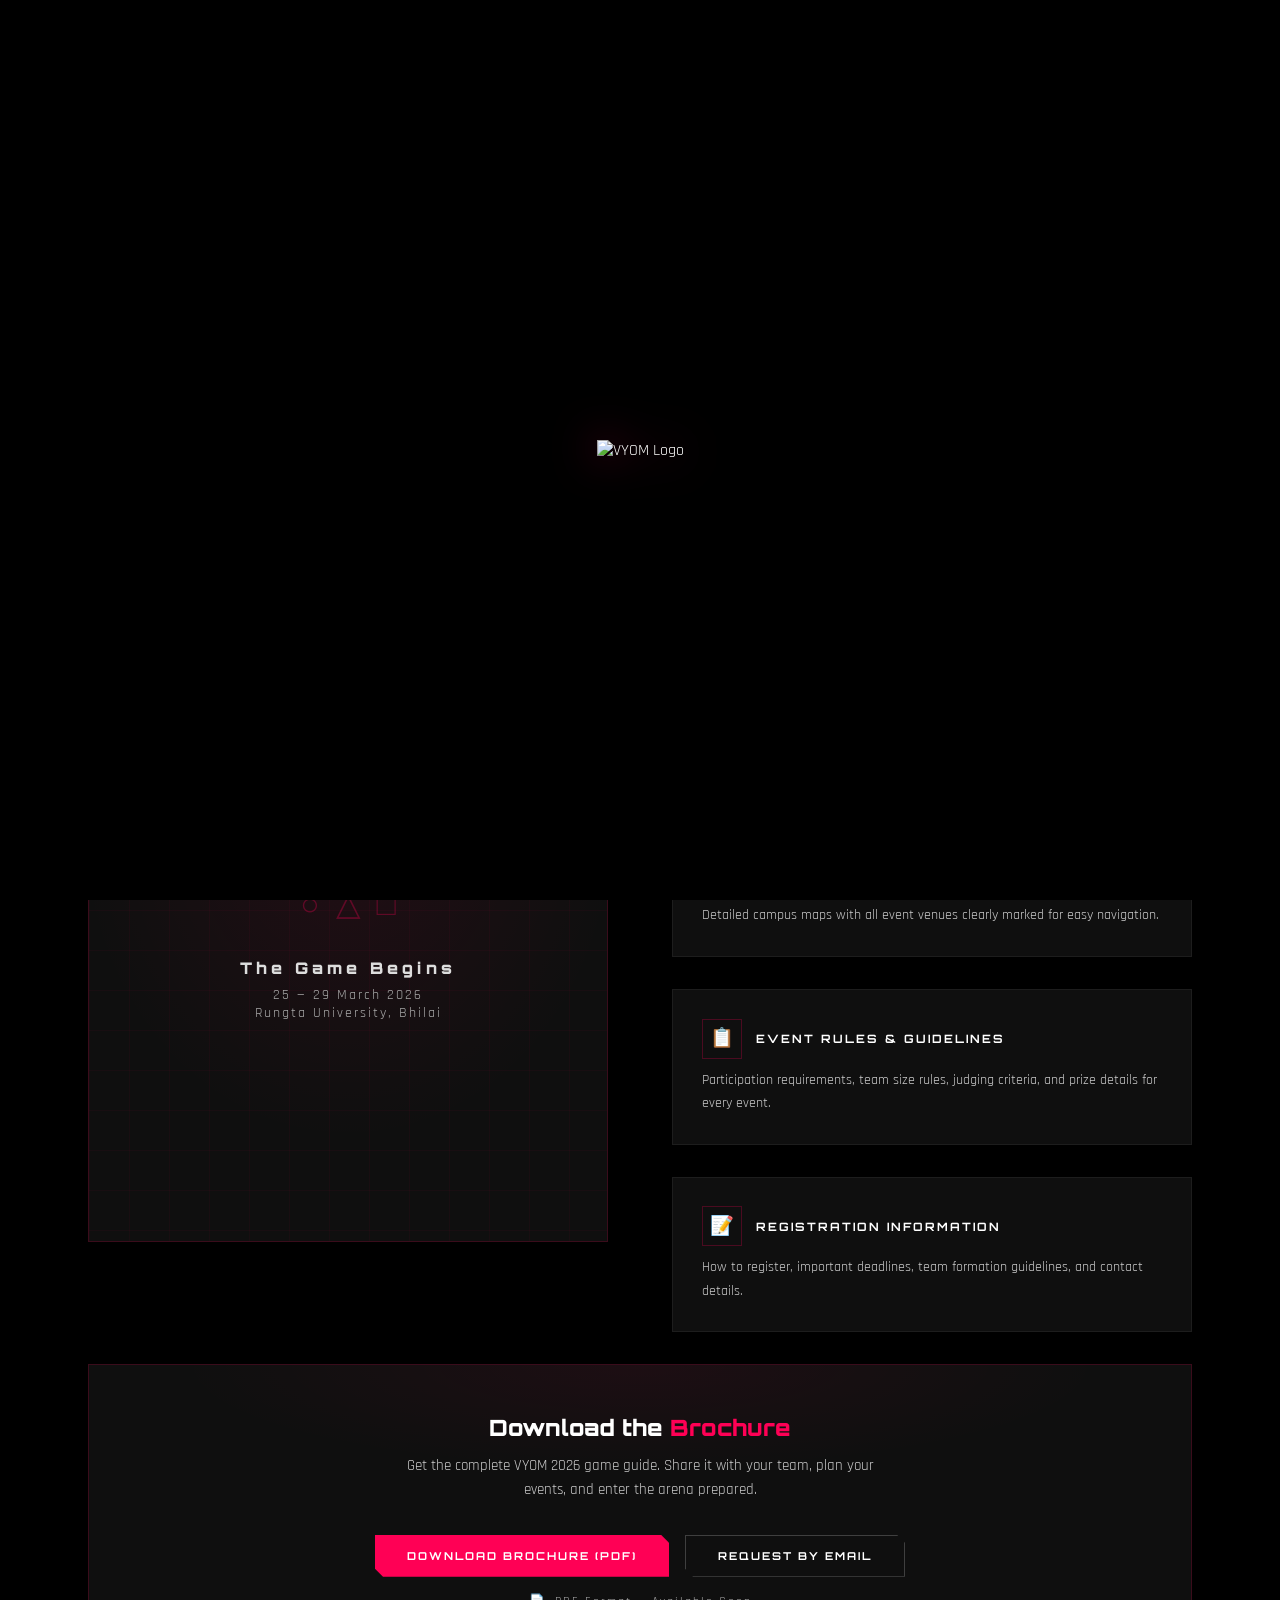
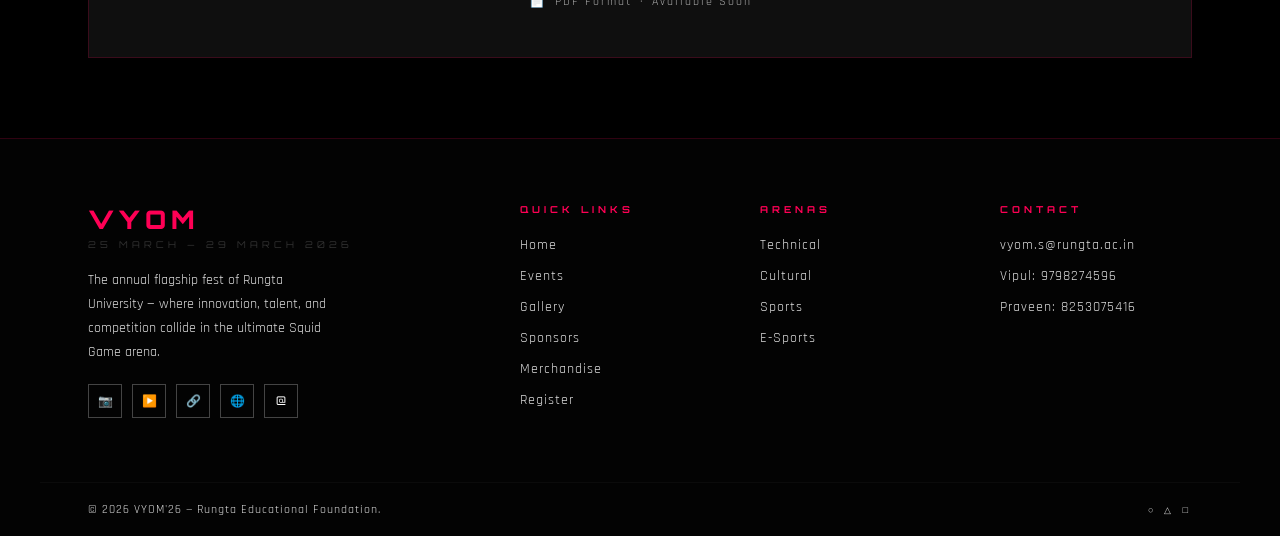
==== commit fdb98bf4: "Update brochure.html" ====
--- a/brochure.html
+++ b/brochure.html
@@ -4,158 +4,61 @@
 <meta charset="UTF-8">
 <meta name="viewport" content="width=device-width, initial-scale=1.0">
 <title>Brochure — VYOM 2026</title>
-<!-- Favicon -->
 <link rel="icon" type="image/png" href="https://i.ibb.co/TD3bmT7h/Untitled-design.png">
 <link rel="preconnect" href="https://fonts.googleapis.com">
 <link href="https://fonts.googleapis.com/css2?family=Orbitron:wght@400;700;900&family=Rajdhani:wght@400;500;600;700&display=swap" rel="stylesheet">
 <link rel="stylesheet" href="shared.css">
 <style>
-/* ===== PRELOADER ===== */
-#preloader {
-  position: fixed;
-  top: 0;
-  left: 0;
-  width: 100%;
-  height: 100%;
-  background: #000;
-  display: flex;
-  align-items: center;
-  justify-content: center;
-  z-index: 10000;
-  transition: opacity 0.8s ease, visibility 0.8s ease;
-}
-#preloader.hidden {
-  opacity: 0;
-  visibility: hidden;
-}
-.preloader-content {
-  text-align: center;
-  animation: preloaderPulse 2s ease-in-out infinite;
-}
-.preloader-logo {
-  max-width: 300px;
-  width: 80%;
-  height: auto;
-  filter: drop-shadow(0 0 20px rgba(255, 0, 85, 0.5));
-}
-@keyframes preloaderPulse {
-  0%, 100% { transform: scale(1); opacity: 0.9; }
-  50% { transform: scale(1.05); opacity: 1; }
-}
-
-/* ===== NAVBAR LOGO IMAGE ===== */
-.nav-logo {
-  display: flex;
-  align-items: center;
-  text-decoration: none;
-}
-.nav-logo-img {
-  height: 55px;
-  width: auto;
-  max-width: 200px;
-  object-fit: contain;
-}
-@media (max-width: 768px) {
-  .nav-logo-img {
-    height: 45px;
-    max-width: 160px;
-  }
-}
-/* Hide old text logo elements (they are removed from HTML, but kept as safety) */
-.nav-logo-sym, .nav-logo-text, .nav-logo-year {
-  display: none;
-}
-
-/* ===== GLASS NAVBAR (ADDED) ===== */
-#navbar {
-  background: rgba(0, 0, 0, 0.3) !important;
-  backdrop-filter: blur(15px) saturate(180%);
-  -webkit-backdrop-filter: blur(15px) saturate(180%);
-  border-bottom: 1px solid rgba(255, 255, 255, 0.05);
-  transition: all 0.3s ease;
-}
-#navbar.scrolled {
-  background: rgba(0, 0, 0, 0.5) !important;
-  backdrop-filter: blur(15px) saturate(180%);
-  -webkit-backdrop-filter: blur(15px) saturate(180%);
-}
-#navbar .nav-links a,
-#navbar .nav-cta {
-  color: #fff;
-}
-#navbar .nav-links a:hover,
-#navbar .nav-cta:hover {
-  color: var(--pink);
-}
-#navbar .hamburger span {
-  background: #fff;
-}
-.nav-logo-img {
-  filter: drop-shadow(0 2px 4px rgba(0,0,0,0.5));
-}
-
-.brochure-layout { display:grid; grid-template-columns:1fr 1fr; gap:4rem; align-items:center; }
-.brochure-preview {
-  background:var(--card); border:1px solid var(--border);
-  aspect-ratio:3/4; display:flex; flex-direction:column;
-  align-items:center; justify-content:center; position:relative; overflow:hidden;
-}
-.bp-bg { position:absolute; inset:0; background:radial-gradient(ellipse 80% 70% at 50% 40%, rgba(255,0,85,0.08) 0%, transparent 65%); }
-.bp-grid { position:absolute; inset:0; background-image:linear-gradient(rgba(255,0,85,0.04) 1px,transparent 1px),linear-gradient(90deg,rgba(255,0,85,0.04) 1px,transparent 1px); background-size:40px 40px; }
-.bp-content { position:relative; z-index:1; text-align:center; padding:2rem; }
-.bp-logo { font-family:'Orbitron',monospace; font-size:4rem; font-weight:900; color:var(--pink); letter-spacing:6px; text-shadow:0 0 40px rgba(255,0,85,0.5); line-height:1; }
-.bp-year { font-family:'Orbitron',monospace; font-size:0.75rem; color:#ccc; letter-spacing:8px; margin-top:6px; }
-.bp-syms { display:flex; gap:16px; justify-content:center; margin:2rem 0; font-size:2rem; color:rgba(255,0,85,0.3); }
-.bp-title { font-family:'Orbitron',monospace; font-size:1rem; font-weight:900; color:#ddd; letter-spacing:4px; margin-bottom:8px; }
-.bp-date { font-size:0.85rem; color:#aaa; letter-spacing:2px; }
-
-.brochure-info { display:flex; flex-direction:column; gap:2rem; }
-.br-item { background:var(--card); border:1px solid var(--border-w); padding:1.8rem; transition:border-color 0.3s; }
-.br-item:hover { border-color:var(--border); }
-.br-item-head { display:flex; align-items:center; gap:14px; margin-bottom:10px; }
-.br-icon { width:40px;height:40px; border:1px solid rgba(255,0,85,0.25); display:flex;align-items:center;justify-content:center; font-size:1.2rem; flex-shrink:0; }
-.br-item-title { font-family:'Orbitron',monospace; font-size:0.72rem; font-weight:700; color:#fff; letter-spacing:2px; text-transform:uppercase; }
-.br-item-desc { font-size:0.9rem; color:#ccc; line-height:1.6; }
-
-.download-cta {
-  background:var(--card); border:1px solid var(--border);
-  padding:3rem; text-align:center; margin-top:2rem; position:relative; overflow:hidden;
-}
-.download-cta::before { content:''; position:absolute; inset:0; background:radial-gradient(ellipse 70% 60% at 50% 0%, rgba(255,0,85,0.06), transparent 60%); }
-.download-cta > * { position:relative; z-index:1; }
-.dc-title { font-family:'Orbitron',monospace; font-size:1.4rem; font-weight:900; color:#fff; margin-bottom:0.8rem; }
-.dc-title span { color:var(--pink); }
-.dc-sub { font-size:0.95rem; color:#ccc; margin-bottom:2rem; line-height:1.6; max-width:500px; margin-left:auto;margin-right:auto; }
-.dc-btns { display:flex; gap:1rem; justify-content:center; flex-wrap:wrap; }
-.file-info { display:flex; align-items:center; gap:8px; margin-top:1rem; justify-content:center; font-size:0.78rem; color:#aaa; letter-spacing:2px; }
-@media(max-width:768px){.brochure-layout{grid-template-columns:1fr;gap:2.5rem}}
-
-/* ===== GLOBAL TEXT VISIBILITY FIX (FOOTER AND ALL TEXT) ===== */
-body {
-  background-color: #000;
-  color: #fff;
-}
-.page-sub, p {
-  color: #ccc !important;
-}
-.footer-about, .footer-col ul li a, .footer-copy, .footer-sym {
-  color: #ddd !important;
-}
-.footer-col ul li a:hover {
-  color: var(--pink) !important;
-}
-.soc-btn {
-  color: #fff !important;
-  border-color: #444 !important;
-}
-.soc-btn:hover {
-  background: var(--pink) !important;
-  border-color: var(--pink) !important;
-}
+#preloader{position:fixed;top:0;left:0;width:100%;height:100%;background:#000;display:flex;align-items:center;justify-content:center;z-index:10000;transition:opacity 0.8s ease,visibility 0.8s ease;}
+#preloader.hidden{opacity:0;visibility:hidden;}
+.preloader-content{text-align:center;animation:preloaderPulse 2s ease-in-out infinite;}
+.preloader-logo{max-width:300px;width:80%;height:auto;filter:drop-shadow(0 0 20px rgba(255,0,85,0.5));}
+@keyframes preloaderPulse{0%,100%{transform:scale(1);opacity:0.9;}50%{transform:scale(1.05);opacity:1;}}
+.nav-logo{display:flex;align-items:center;text-decoration:none;}
+.nav-logo-img{height:55px;width:auto;max-width:200px;object-fit:contain;}
+@media(max-width:768px){.nav-logo-img{height:45px;max-width:160px;}}
+.nav-logo-sym,.nav-logo-text,.nav-logo-year{display:none;}
+#navbar{background:rgba(0,0,0,0.3)!important;backdrop-filter:blur(15px) saturate(180%);-webkit-backdrop-filter:blur(15px) saturate(180%);border-bottom:1px solid rgba(255,255,255,0.05);transition:all 0.3s ease;}
+#navbar.scrolled{background:rgba(0,0,0,0.5)!important;}
+#navbar .nav-links a,#navbar .nav-cta{color:#fff;}
+#navbar .nav-links a:hover,#navbar .nav-cta:hover{color:var(--pink);}
+#navbar .hamburger span{background:#fff;}
+.nav-logo-img{filter:drop-shadow(0 2px 4px rgba(0,0,0,0.5));}
+.brochure-layout{display:grid;grid-template-columns:1fr 1fr;gap:4rem;align-items:center;}
+.brochure-preview{background:var(--card);border:1px solid var(--border);aspect-ratio:3/4;display:flex;flex-direction:column;align-items:center;justify-content:center;position:relative;overflow:hidden;}
+.bp-bg{position:absolute;inset:0;background:radial-gradient(ellipse 80% 70% at 50% 40%,rgba(255,0,85,0.08) 0%,transparent 65%);}
+.bp-grid{position:absolute;inset:0;background-image:linear-gradient(rgba(255,0,85,0.04) 1px,transparent 1px),linear-gradient(90deg,rgba(255,0,85,0.04) 1px,transparent 1px);background-size:40px 40px;}
+.bp-content{position:relative;z-index:1;text-align:center;padding:2rem;}
+.bp-logo{font-family:"Orbitron",monospace;font-size:4rem;font-weight:900;color:var(--pink);letter-spacing:6px;text-shadow:0 0 40px rgba(255,0,85,0.5);line-height:1;}
+.bp-year{font-family:"Orbitron",monospace;font-size:0.75rem;color:#ccc;letter-spacing:8px;margin-top:6px;}
+.bp-syms{display:flex;gap:16px;justify-content:center;margin:2rem 0;font-size:2rem;color:rgba(255,0,85,0.3);}
+.bp-title{font-family:"Orbitron",monospace;font-size:1rem;font-weight:900;color:#ddd;letter-spacing:4px;margin-bottom:8px;}
+.bp-date{font-size:0.85rem;color:#aaa;letter-spacing:2px;}
+.brochure-info{display:flex;flex-direction:column;gap:2rem;}
+.br-item{background:var(--card);border:1px solid var(--border-w);padding:1.8rem;transition:border-color 0.3s;}
+.br-item:hover{border-color:var(--border);}
+.br-item-head{display:flex;align-items:center;gap:14px;margin-bottom:10px;}
+.br-icon{width:40px;height:40px;border:1px solid rgba(255,0,85,0.25);display:flex;align-items:center;justify-content:center;font-size:1.2rem;flex-shrink:0;}
+.br-item-title{font-family:"Orbitron",monospace;font-size:0.72rem;font-weight:700;color:#fff;letter-spacing:2px;text-transform:uppercase;}
+.br-item-desc{font-size:0.9rem;color:#ccc;line-height:1.6;}
+.download-cta{background:var(--card);border:1px solid var(--border);padding:3rem;text-align:center;margin-top:2rem;position:relative;overflow:hidden;}
+.download-cta::before{content:"";position:absolute;inset:0;background:radial-gradient(ellipse 70% 60% at 50% 0%,rgba(255,0,85,0.06),transparent 60%);}
+.download-cta>*{position:relative;z-index:1;}
+.dc-title{font-family:"Orbitron",monospace;font-size:1.4rem;font-weight:900;color:#fff;margin-bottom:0.8rem;}
+.dc-title span{color:var(--pink);}
+.dc-sub{font-size:0.95rem;color:#ccc;margin-bottom:2rem;line-height:1.6;max-width:500px;margin-left:auto;margin-right:auto;}
+.dc-btns{display:flex;gap:1rem;justify-content:center;flex-wrap:wrap;}
+.file-info{display:flex;align-items:center;gap:8px;margin-top:1rem;justify-content:center;font-size:0.78rem;color:#aaa;letter-spacing:2px;}
+@media(max-width:768px){.brochure-layout{grid-template-columns:1fr;gap:2.5rem;}}
+body{background-color:#000;color:#fff;}
+.page-sub,p{color:#ccc!important;}
+.footer-about,.footer-col ul li a,.footer-copy,.footer-sym{color:#ddd!important;}
+.footer-col ul li a:hover{color:var(--pink)!important;}
+.soc-btn{color:#fff!important;border-color:#444!important;}
+.soc-btn:hover{background:var(--pink)!important;border-color:var(--pink)!important;}
 </style>
 </head>
 <body>
-<!-- ===== PRELOADER ===== -->
 <div id="preloader">
   <div class="preloader-content">
     <img src="https://i.ibb.co/TD3bmT7h/Untitled-design.png" alt="VYOM Logo" class="preloader-logo">
@@ -164,19 +67,26 @@
 
 <div id="cursor">○</div>
 <div id="mobile-menu">
-  <a href="index.html">Home</a><a href="events.html">Events</a><a href="sponsors.html">Sponsors</a>
+  <a href="index.html">Home</a>
+  <a href="events.html">Events</a>
+  <a href="gallery.html">Gallery</a>
+  <a href="sponsors.html">Sponsors</a>
   <a href="brochure.html" class="active">Brochure</a>
-  <a href="https://rungta.campusmall.in/">Merchandise</a><a href="events.html">Register</a>
+  <a href="https://rungta.campusmall.in/" target="_blank" rel="noopener">Merchandise</a>
+  <a href="events.html">Register</a>
 </div>
+
 <nav id="navbar">
-  <!-- UPDATED: Logo image replaces text -->
   <a href="index.html" class="nav-logo">
     <img src="https://i.ibb.co/TD3bmT7h/Untitled-design.png" alt="VYOM Logo" class="nav-logo-img">
   </a>
   <ul class="nav-links">
-    <li><a href="index.html">Home</a></li><li><a href="events.html">Events</a></li><li><a href="sponsors.html">Sponsors</a></li>
+    <li><a href="index.html">Home</a></li>
+    <li><a href="events.html">Events</a></li>
+    <li><a href="gallery.html">Gallery</a></li>
+    <li><a href="sponsors.html">Sponsors</a></li>
     <li><a href="brochure.html" class="active">Brochure</a></li>
-    <li><a href="https://rungta.campusmall.in/">Merchandise</a></li>
+    <li><a href="https://rungta.campusmall.in/" target="_blank" rel="noopener">Merchandise</a></li>
   </ul>
   <div style="display:flex;align-items:center;gap:1rem;">
     <a href="events.html" class="nav-cta">Register Now</a>
@@ -195,14 +105,13 @@
   <div class="wrap">
     <div class="brochure-layout">
       <div class="brochure-preview reveal">
-        <div class="bp-bg"></div>
-        <div class="bp-grid"></div>
+        <div class="bp-bg"></div><div class="bp-grid"></div>
         <div class="bp-content">
           <div class="bp-logo">VYOM</div>
           <div class="bp-year">2026</div>
           <div class="bp-syms"><span>○</span><span>△</span><span>□</span></div>
           <div class="bp-title">The Game Begins</div>
-          <div class="bp-date">23 — 28 March 2026<br>Rungta Educational Foundation, Bhilai</div>
+          <div class="bp-date">25 — 29 March 2026<br>Rungta University, Bhilai</div>
         </div>
       </div>
       <div class="brochure-info reveal">
@@ -229,7 +138,6 @@
         </div>
       </div>
     </div>
-
     <div class="download-cta reveal">
       <h2 class="dc-title">Download the <span>Brochure</span></h2>
       <p class="dc-sub">Get the complete VYOM 2026 game guide. Share it with your team, plan your events, and enter the arena prepared.</p>
@@ -244,28 +152,62 @@
 
 <footer>
   <div class="footer-grid">
-    <div><span class="footer-logo-text">VYOM</span><span class="footer-year">23 March — 28 March 2026</span><p class="footer-about">Annual fest of Rungta Educational Foundation.</p><div class="footer-social"><a class="soc-btn" href="#">IG</a><a class="soc-btn" href="mailto:vyom.s@rungta.ac.in">@</a></div></div>
-    <div class="footer-col"><h5>Quick Links</h5><ul><li><a href="index.html">Home</a></li><li><a href="events.html">Events</a></li><li><a href="brochure.html">Brochure</a></li><li><a href="https://rungta.campusmall.in/">Merchandise</a></li><li><a href="events.html">Register</a></li></ul></div>
-    <div class="footer-col"><h5>Arenas</h5><ul><li><a href="events.html?cat=technical">Technical</a></li><li><a href="events.html?cat=cultural">Cultural</a></li><li><a href="events.html?cat=sports">Sports</a></li><li><a href="events.html?cat=esports">E-Sports</a></li></ul></div>
-    <div class="footer-col"><h5>Contact</h5><ul><li><a href="mailto:vyom.s@rungta.ac.in">vyom.s@rungta.ac.in</a></li><li><a href="tel:9798274596">Vipul: 9798274596</a></li></ul></div>
-  </div>
-  <div class="footer-bottom"><span class="footer-copy">© 2026 VYOM'26 — Rungta Educational Foundation.</span><span class="footer-sym">○ △ □</span></div>
+    <div>
+      <span class="footer-logo-text">VYOM</span>
+      <span class="footer-year">25 March — 29 March 2026</span>
+      <p class="footer-about">The annual flagship fest of Rungta University — where innovation, talent, and competition collide in the ultimate Squid Game arena.</p>
+      <div class="footer-social">
+        <a class="soc-btn" href="https://instagram.com/vyom.rungta" target="_blank" rel="noopener">📷</a>
+        <a class="soc-btn" href="https://youtube.com/@vyomrungta" target="_blank" rel="noopener">▶️</a>
+        <a class="soc-btn" href="https://linkedin.com/company/vyom-rungta" target="_blank" rel="noopener">🔗</a>
+        <a class="soc-btn" href="https://rungta.ac.in" target="_blank" rel="noopener">🌐</a>
+        <a class="soc-btn" href="mailto:vyom.s@rungta.ac.in">@</a>
+      </div>
+    </div>
+    <div class="footer-col">
+      <h5>Quick Links</h5>
+      <ul>
+        <li><a href="index.html">Home</a></li>
+        <li><a href="events.html">Events</a></li>
+        <li><a href="gallery.html">Gallery</a></li>
+        <li><a href="sponsors.html">Sponsors</a></li>
+        <li><a href="https://rungta.campusmall.in/" target="_blank" rel="noopener">Merchandise</a></li>
+        <li><a href="events.html">Register</a></li>
+      </ul>
+    </div>
+    <div class="footer-col">
+      <h5>Arenas</h5>
+      <ul>
+        <li><a href="events.html?cat=technical">Technical</a></li>
+        <li><a href="events.html?cat=cultural">Cultural</a></li>
+        <li><a href="events.html?cat=sports">Sports</a></li>
+        <li><a href="events.html?cat=esports">E-Sports</a></li>
+      </ul>
+    </div>
+    <div class="footer-col">
+      <h5>Contact</h5>
+      <ul>
+        <li><a href="mailto:vyom.s@rungta.ac.in">vyom.s@rungta.ac.in</a></li>
+        <li><a href="tel:9798274596">Vipul: 9798274596</a></li>
+        <li><a href="tel:8253075416">Praveen: 8253075416</a></li>
+      </ul>
+    </div>
+  </div>
+  <div class="footer-bottom">
+    <span class="footer-copy">© 2026 VYOM'26 — Rungta Educational Foundation.</span>
+    <span class="footer-sym">○ △ □</span>
+  </div>
 </footer>
+
 <script>
-// Hide preloader after page load
-window.addEventListener('load', function() {
-  setTimeout(function() {
-    document.getElementById('preloader').classList.add('hidden');
-  }, 2000); // 2 seconds for animation to be visible
-});
-
-const cursor=document.getElementById('cursor');const syms=['○','△','□'];let si=0;
-document.addEventListener('mousemove',e=>{cursor.style.left=e.clientX+'px';cursor.style.top=e.clientY+'px';});
+window.addEventListener("load",function(){setTimeout(function(){document.getElementById("preloader").classList.add("hidden");},2000);});
+const cursor=document.getElementById("cursor");const syms=["○","△","□"];let si=0;
+document.addEventListener("mousemove",e=>{cursor.style.left=e.clientX+"px";cursor.style.top=e.clientY+"px";});
 setInterval(()=>{si=(si+1)%3;cursor.textContent=syms[si];},2000);
-window.addEventListener('scroll',()=>document.getElementById('navbar').classList.toggle('scrolled',scrollY>80));
-function toggleNav(){document.getElementById('mobile-menu').classList.toggle('open');}
-const ro=new IntersectionObserver(e=>e.forEach(x=>{if(x.isIntersecting)x.target.classList.add('visible');}),{threshold:0.08});
-document.querySelectorAll('.reveal').forEach(el=>ro.observe(el));
+window.addEventListener("scroll",()=>document.getElementById("navbar").classList.toggle("scrolled",scrollY>80));
+function toggleNav(){document.getElementById("mobile-menu").classList.toggle("open");}
+const ro=new IntersectionObserver(e=>e.forEach(x=>{if(x.isIntersecting)x.target.classList.add("visible");}),{threshold:0.08});
+document.querySelectorAll(".reveal").forEach(el=>ro.observe(el));
 </script>
 </body>
 </html>
--- a/shared.css
+++ b/shared.css
@@ -0,0 +1,399 @@
+@import url('https://fonts.googleapis.com/css2?family=Orbitron:wght@400;700;900&family=Rajdhani:wght@400;500;600;700&display=swap');
+
+*, *::before, *::after { margin: 0; padding: 0; box-sizing: border-box; }
+html { scroll-behavior: smooth; }
+body {
+  background: #070707;
+  color: #fff;
+  font-family: 'Rajdhani', sans-serif;
+  overflow-x: hidden;
+  cursor: none;
+}
+
+/* CURSOR */
+#cursor {
+  position: fixed;
+  pointer-events: none;
+  z-index: 9999;
+  font-size: 18px;
+  color: #FF0055;
+  transform: translate(-50%, -50%);
+  transition: left 0.05s, top 0.05s;
+  filter: drop-shadow(0 0 6px #FF0055);
+  line-height: 1;
+}
+
+:root {
+  --pink: #FF0055;
+  --pink-dim: rgba(255,0,85,0.12);
+  --cyan: #00FFD1;
+  --dark: #070707;
+  --card: #0f0f0f;
+  --card2: #141414;
+  --border: rgba(255,0,85,0.18);
+  --border-w: rgba(255,255,255,0.06);
+}
+
+::-webkit-scrollbar { width: 3px; }
+::-webkit-scrollbar-track { background: #000; }
+::-webkit-scrollbar-thumb { background: var(--pink); }
+
+/* NAVBAR */
+#navbar {
+  position: fixed;
+  top: 0; left: 0; right: 0;
+  z-index: 1000;
+  height: 70px;
+  background: rgba(7,7,7,0.95);
+  border-bottom: 1px solid var(--border);
+  backdrop-filter: blur(20px);
+  display: flex;
+  align-items: center;
+  justify-content: space-between;
+  padding: 0 3rem;
+  transition: all 0.3s;
+}
+#navbar.scrolled { height: 58px; background: rgba(4,4,4,0.98); }
+
+.nav-logo {
+  display: flex;
+  align-items: center;
+  gap: 12px;
+  text-decoration: none;
+}
+.nav-logo-sym {
+  width: 42px; height: 42px;
+  border: 2px solid var(--pink);
+  border-radius: 50%;
+  display: flex;
+  align-items: center;
+  justify-content: center;
+  font-size: 1.1rem;
+  color: var(--pink);
+  font-family: 'Orbitron', monospace;
+  font-weight: 900;
+  filter: drop-shadow(0 0 8px rgba(255,0,85,0.5));
+  flex-shrink: 0;
+}
+.nav-logo-text {
+  font-family: 'Orbitron', monospace;
+  font-weight: 900;
+  font-size: 1.1rem;
+  color: var(--pink);
+  letter-spacing: 4px;
+  line-height: 1;
+  filter: drop-shadow(0 0 6px rgba(255,0,85,0.4));
+}
+.nav-logo-year {
+  font-family: 'Orbitron', monospace;
+  font-size: 0.55rem;
+  color: #555;
+  letter-spacing: 3px;
+}
+
+.nav-links {
+  display: flex;
+  list-style: none;
+  gap: 0;
+}
+.nav-links li a {
+  display: block;
+  padding: 8px 18px;
+  color: #777;
+  text-decoration: none;
+  font-family: 'Orbitron', monospace;
+  font-size: 0.62rem;
+  font-weight: 700;
+  letter-spacing: 2px;
+  text-transform: uppercase;
+  transition: color 0.2s;
+  position: relative;
+}
+.nav-links li a::after {
+  content: '';
+  position: absolute;
+  bottom: 0; left: 18px; right: 18px;
+  height: 1px;
+  background: var(--pink);
+  transform: scaleX(0);
+  transition: transform 0.3s;
+}
+.nav-links li a:hover, .nav-links li a.active { color: #fff; }
+.nav-links li a:hover::after, .nav-links li a.active::after { transform: scaleX(1); }
+
+.nav-cta {
+  background: var(--pink);
+  color: white;
+  border: none;
+  padding: 10px 24px;
+  font-family: 'Orbitron', monospace;
+  font-size: 0.62rem;
+  font-weight: 700;
+  letter-spacing: 2px;
+  cursor: pointer;
+  text-transform: uppercase;
+  text-decoration: none;
+  transition: all 0.2s;
+  display: inline-flex;
+  align-items: center;
+  clip-path: polygon(0 0, calc(100% - 8px) 0, 100% 8px, 100% 100%, 8px 100%, 0 calc(100% - 8px));
+  white-space: nowrap;
+  animation: glowPulse 3s ease-in-out infinite;
+}
+@keyframes glowPulse {
+  0%,100% { box-shadow: 0 0 15px rgba(255,0,85,0.3); }
+  50% { box-shadow: 0 0 30px rgba(255,0,85,0.6); }
+}
+.nav-cta:hover { background: #cc0044; }
+
+.hamburger {
+  display: none;
+  flex-direction: column;
+  gap: 5px;
+  cursor: pointer;
+}
+.hamburger span { width: 22px; height: 2px; background: var(--pink); transition: all 0.3s; display: block; }
+
+#mobile-menu {
+  display: none;
+  position: fixed;
+  top: 70px; left: 0; right: 0;
+  background: rgba(5,5,5,0.98);
+  border-bottom: 1px solid var(--border);
+  padding: 1.5rem 2rem;
+  z-index: 999;
+  flex-direction: column;
+  gap: 1rem;
+}
+#mobile-menu.open { display: flex; }
+#mobile-menu a {
+  font-family: 'Orbitron', monospace;
+  font-size: 0.75rem;
+  color: #666;
+  text-decoration: none;
+  letter-spacing: 3px;
+  text-transform: uppercase;
+  transition: color 0.2s;
+}
+#mobile-menu a:hover { color: var(--pink); }
+
+/* PAGE HEADER (inner pages) */
+.page-header {
+  padding: 140px 3rem 80px;
+  text-align: center;
+  position: relative;
+  overflow: hidden;
+  border-bottom: 1px solid var(--border);
+}
+.page-header-bg {
+  position: absolute;
+  inset: 0;
+  background: radial-gradient(ellipse 70% 80% at 50% 50%, rgba(255,0,85,0.06) 0%, transparent 65%);
+  pointer-events: none;
+}
+.page-header-grid {
+  position: absolute;
+  inset: 0;
+  background-image: linear-gradient(rgba(255,0,85,0.04) 1px, transparent 1px), linear-gradient(90deg, rgba(255,0,85,0.04) 1px, transparent 1px);
+  background-size: 55px 55px;
+  pointer-events: none;
+}
+.page-tag {
+  display: inline-block;
+  font-family: 'Orbitron', monospace;
+  font-size: 0.6rem;
+  color: var(--pink);
+  letter-spacing: 5px;
+  border: 1px solid rgba(255,0,85,0.3);
+  padding: 5px 16px;
+  margin-bottom: 1.5rem;
+  text-transform: uppercase;
+}
+.page-title {
+  font-family: 'Orbitron', monospace;
+  font-size: clamp(2.5rem, 6vw, 4.5rem);
+  font-weight: 900;
+  color: #fff;
+  line-height: 1;
+  letter-spacing: -1px;
+  position: relative;
+  z-index: 1;
+}
+.page-title span { color: var(--pink); }
+.page-sub {
+  font-size: 1rem;
+  color: #555;
+  margin-top: 1rem;
+  letter-spacing: 2px;
+  position: relative;
+  z-index: 1;
+}
+
+/* SECTION UTILS */
+.wrap { max-width: 1200px; margin: 0 auto; padding: 5rem 3rem; }
+.wrap-sm { max-width: 860px; margin: 0 auto; padding: 5rem 3rem; }
+
+.sec-eye {
+  font-family: 'Orbitron', monospace;
+  font-size: 0.58rem;
+  color: var(--pink);
+  letter-spacing: 5px;
+  text-transform: uppercase;
+  margin-bottom: 0.8rem;
+  display: flex;
+  align-items: center;
+  gap: 10px;
+}
+.sec-eye::before { content: ''; width: 18px; height: 1px; background: var(--pink); }
+.sec-title {
+  font-family: 'Orbitron', monospace;
+  font-size: clamp(1.8rem, 4vw, 2.8rem);
+  font-weight: 900;
+  color: #fff;
+  line-height: 1.1;
+  margin-bottom: 1rem;
+}
+.sec-title .accent { color: var(--pink); }
+.sec-desc { color: #666; font-size: 1rem; line-height: 1.8; max-width: 580px; }
+
+/* BUTTONS */
+.btn-pink {
+  display: inline-flex;
+  align-items: center;
+  gap: 8px;
+  background: var(--pink);
+  color: white;
+  border: none;
+  padding: 13px 32px;
+  font-family: 'Orbitron', monospace;
+  font-size: 0.68rem;
+  font-weight: 700;
+  letter-spacing: 2px;
+  cursor: pointer;
+  text-transform: uppercase;
+  text-decoration: none;
+  transition: all 0.2s;
+  clip-path: polygon(0 0, calc(100% - 8px) 0, 100% 8px, 100% 100%, 8px 100%, 0 calc(100% - 8px));
+}
+.btn-pink:hover { background: #cc0044; transform: translateY(-2px); }
+.btn-ghost {
+  display: inline-flex;
+  align-items: center;
+  gap: 8px;
+  background: transparent;
+  color: #fff;
+  border: 1px solid rgba(255,255,255,0.2);
+  padding: 13px 32px;
+  font-family: 'Orbitron', monospace;
+  font-size: 0.68rem;
+  font-weight: 700;
+  letter-spacing: 2px;
+  cursor: pointer;
+  text-transform: uppercase;
+  text-decoration: none;
+  transition: all 0.2s;
+  clip-path: polygon(0 0, calc(100% - 8px) 0, 100% 8px, 100% 100%, 8px 100%, 0 calc(100% - 8px));
+}
+.btn-ghost:hover { border-color: var(--pink); color: var(--pink); transform: translateY(-2px); }
+
+/* DIVIDER */
+.sym-divider {
+  display: flex;
+  align-items: center;
+  gap: 1.5rem;
+  padding: 0 3rem;
+}
+.sym-divider-line { flex: 1; height: 1px; background: var(--border); }
+.sym-divider-icons { display: flex; gap: 14px; font-size: 1rem; color: rgba(255,0,85,0.25); }
+
+/* REVEAL ANIMATIONS */
+.reveal { opacity: 0; transform: translateY(20px); transition: opacity 0.6s ease, transform 0.6s ease; }
+.reveal.visible { opacity: 1; transform: translateY(0); }
+
+/* FOOTER */
+footer {
+  background: #030303;
+  border-top: 1px solid var(--border);
+}
+.footer-grid {
+  display: grid;
+  grid-template-columns: 2fr 1fr 1fr 1fr;
+  gap: 3rem;
+  padding: 4rem 3rem;
+  max-width: 1200px;
+  margin: 0 auto;
+}
+.footer-logo-text {
+  font-family: 'Orbitron', monospace;
+  font-size: 1.6rem;
+  font-weight: 900;
+  color: var(--pink);
+  letter-spacing: 5px;
+  display: block;
+  margin-bottom: 4px;
+}
+.footer-year {
+  font-family: 'Orbitron', monospace;
+  font-size: 0.58rem;
+  color: #333;
+  letter-spacing: 4px;
+  text-transform: uppercase;
+  display: block;
+  margin-bottom: 1.2rem;
+}
+.footer-about { font-size: 0.88rem; color: #3a3a3a; line-height: 1.7; max-width: 240px; }
+.footer-social { display: flex; gap: 10px; margin-top: 1.2rem; }
+.soc-btn {
+  width: 34px; height: 34px;
+  border: 1px solid rgba(255,0,85,0.2);
+  display: flex; align-items: center; justify-content: center;
+  color: #444; font-size: 0.75rem; text-decoration: none;
+  transition: all 0.2s;
+  font-family: 'Orbitron', monospace;
+}
+.soc-btn:hover { border-color: var(--pink); color: var(--pink); }
+.footer-col h5 {
+  font-family: 'Orbitron', monospace;
+  font-size: 0.6rem;
+  color: var(--pink);
+  letter-spacing: 4px;
+  text-transform: uppercase;
+  margin-bottom: 1.2rem;
+}
+.footer-col ul { list-style: none; display: flex; flex-direction: column; gap: 10px; }
+.footer-col ul li a {
+  font-size: 0.88rem;
+  color: #3a3a3a;
+  text-decoration: none;
+  letter-spacing: 1px;
+  transition: color 0.2s;
+}
+.footer-col ul li a:hover { color: var(--pink); }
+.footer-bottom {
+  border-top: 1px solid rgba(255,255,255,0.03);
+  padding: 1.2rem 3rem;
+  max-width: 1200px;
+  margin: 0 auto;
+  display: flex;
+  justify-content: space-between;
+  align-items: center;
+  flex-wrap: wrap;
+  gap: 1rem;
+}
+.footer-copy { font-size: 0.75rem; color: #252525; letter-spacing: 1px; }
+.footer-sym { font-family: 'Orbitron', monospace; font-size: 0.58rem; color: rgba(255,0,85,0.2); letter-spacing: 4px; }
+
+/* RESPONSIVE */
+@media (max-width: 900px) {
+  #navbar { padding: 0 1.5rem; }
+  .nav-links { display: none; }
+  .nav-cta { display: none; }
+  .hamburger { display: flex; }
+  .footer-grid { grid-template-columns: 1fr 1fr; }
+  .wrap, .wrap-sm { padding: 4rem 1.5rem; }
+  body { cursor: auto; }
+  #cursor { display: none; }
+}
+@media (max-width: 560px) {
+  .footer-grid { grid-template-columns: 1fr; gap: 2rem; padding: 3rem 1.5rem; }
+}
